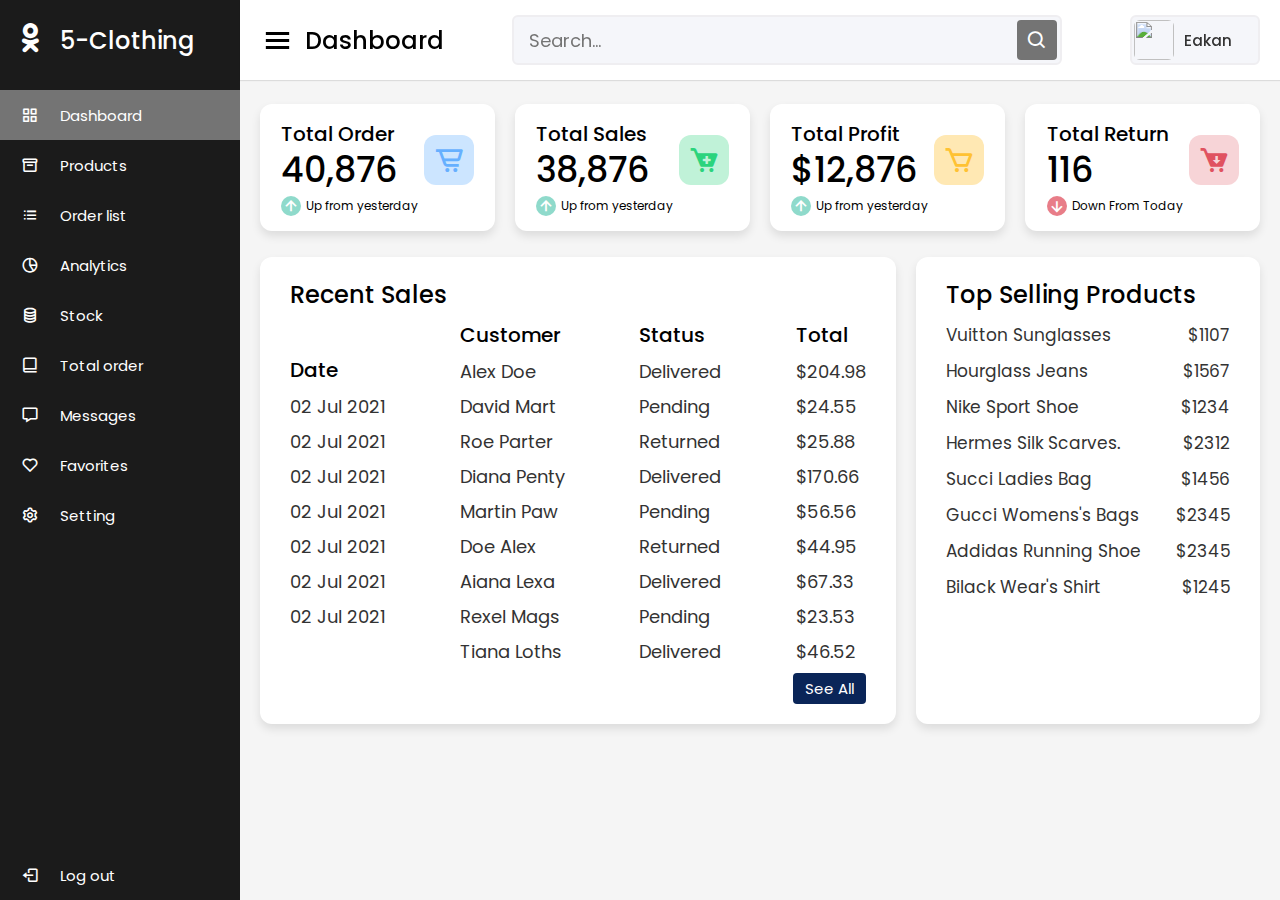
==== Prototype/admin.html @ fec65a4a "update prototype" ====
<!DOCTYPE html>
<html lang="en" dir="ltr">
  <head>
    <link rel="icon" type="image/png" href="../assets/favicon.png"/>
    <title>Admin Dashboard</title>
    <meta charset="UTF-8">
    <link rel="stylesheet" href="style_admin.css">
    <!-- Boxicons CDN Link -->
    <link href='https://unpkg.com/boxicons@2.0.7/css/boxicons.min.css' rel='stylesheet'>
     <meta name="viewport" content="width=device-width, initial-scale=1.0">
   </head>
<body>
  <div class="sidebar">
    <div class="logo-details">
      <a href="#">      
        <i class='bx bxl-ok-ru'></i>
      </a>
      <span class="logo_name">5-Clothing</span>
    </div>
      <ul class="nav-links">
        <li>
          <a href="#" class="active">
            <i class='bx bx-grid-alt' ></i>
            <span class="links_name">Dashboard</span>
          </a>
        </li>
        <li>
          <a href="#">
            <i class='bx bx-box' ></i>
            <span class="links_name">Products</span>
          </a>
        </li>
        <li>
          <a href="#">
            <i class='bx bx-list-ul' ></i>
            <span class="links_name">Order list</span>
          </a>
        </li>
        <li>
          <a href="#">
            <i class='bx bx-pie-chart-alt-2' ></i>
            <span class="links_name">Analytics</span>
          </a>
        </li>
        <li>
          <a href="#">
            <i class='bx bx-coin-stack' ></i>
            <span class="links_name">Stock</span>
          </a>
        </li>
        <li>
          <a href="#">
            <i class='bx bx-book-alt' ></i>
            <span class="links_name">Total order</span>
          </a>
        </li>
        <!-- <li>
          <a href="#">
            <i class='bx bx-user' ></i>
            <span class="links_name">Team</span>
          </a>
        </li> -->
        <li>
          <a href="#">
            <i class='bx bx-message' ></i>
            <span class="links_name">Messages</span>
          </a>
        </li>
        <li>
          <a href="#">
            <i class='bx bx-heart' ></i>
            <span class="links_name">Favorites</span>
          </a>
        </li>
        <li>
          <a href="#">
            <i class='bx bx-cog' ></i>
            <span class="links_name">Setting</span>
          </a>
        </li>
        <li class="log_out">
          <a href="#">
            <i class='bx bx-log-out'></i>
            <span class="links_name">Log out</span>
          </a>
        </li>
      </ul>
  </div>
  <section class="home-section">
    <nav>
      <div class="sidebar-button">
        <i class='bx bx-menu sidebarBtn'></i>
        <span class="dashboard">Dashboard</span>
      </div>
      <div class="search-box">
        <input type="text" placeholder="Search...">
        <i class='bx bx-search' ></i>
      </div>
      <div class="profile-details">
        <img src="../assets/admin_profile.jpg" alt="">
        <span class="admin_name">Eakan</span>
        <!-- <i class='bx bx-chevron-down' ></i> -->
      </div>
    </nav>

    <div class="home-content">
      <div class="overview-boxes">
        <div class="box">
          <div class="right-side">
            <div class="box-topic">Total Order</div>
            <div class="number">40,876</div>
            <div class="indicator">
              <i class='bx bx-up-arrow-alt'></i>
              <span class="text">Up from yesterday</span>
            </div>
          </div>
          <i class='bx bx-cart-alt cart'></i>
        </div>
        <div class="box">
          <div class="right-side">
            <div class="box-topic">Total Sales</div>
            <div class="number">38,876</div>
            <div class="indicator">
              <i class='bx bx-up-arrow-alt'></i>
              <span class="text">Up from yesterday</span>
            </div>
          </div>
          <i class='bx bxs-cart-add cart two' ></i>
        </div>
        <div class="box">
          <div class="right-side">
            <div class="box-topic">Total Profit</div>
            <div class="number">$12,876</div>
            <div class="indicator">
              <i class='bx bx-up-arrow-alt'></i>
              <span class="text">Up from yesterday</span>
            </div>
          </div>
          <i class='bx bx-cart cart three' ></i>
        </div>
        <div class="box">
          <div class="right-side">
            <div class="box-topic">Total Return</div>
            <div class="number">116</div>
            <div class="indicator">
              <i class='bx bx-down-arrow-alt down'></i>
              <span class="text">Down From Today</span>
            </div>
          </div>
          <i class='bx bxs-cart-download cart four' ></i>
        </div>
      </div>

      <div class="sales-boxes">
        <div class="recent-sales box">
          <div class="title">Recent Sales</div>
          <div class="sales-details">
            <ul class="details">
              <li class="topic">Date</li>
              <li><a href="#">02 Jul 2021</a></li>
              <li><a href="#">02 Jul 2021</a></li>
              <li><a href="#">02 Jul 2021</a></li>
              <li><a href="#">02 Jul 2021</a></li>
              <li><a href="#">02 Jul 2021</a></li>
              <li><a href="#">02 Jul 2021</a></li>
              <li><a href="#">02 Jul 2021</a></li>
            </ul>
            <ul class="details">
            <li class="topic">Customer</li>
            <li><a href="#">Alex Doe</a></li>
            <li><a href="#">David Mart</a></li>
            <li><a href="#">Roe Parter</a></li>
            <li><a href="#">Diana Penty</a></li>
            <li><a href="#">Martin Paw</a></li>
            <li><a href="#">Doe Alex</a></li>
            <li><a href="#">Aiana Lexa</a></li>
            <li><a href="#">Rexel Mags</a></li>
             <li><a href="#">Tiana Loths</a></li>
          </ul>
          <ul class="details">
            <li class="topic">Status</li>
            <li><a href="#">Delivered</a></li>
            <li><a href="#">Pending</a></li>
            <li><a href="#">Returned</a></li>
            <li><a href="#">Delivered</a></li>
            <li><a href="#">Pending</a></li>
            <li><a href="#">Returned</a></li>
            <li><a href="#">Delivered</a></li>
             <li><a href="#">Pending</a></li>
            <li><a href="#">Delivered</a></li>
          </ul>
          <ul class="details">
            <li class="topic">Total</li>
            <li><a href="#">$204.98</a></li>
            <li><a href="#">$24.55</a></li>
            <li><a href="#">$25.88</a></li>
            <li><a href="#">$170.66</a></li>
            <li><a href="#">$56.56</a></li>
            <li><a href="#">$44.95</a></li>
            <li><a href="#">$67.33</a></li>
             <li><a href="#">$23.53</a></li>
             <li><a href="#">$46.52</a></li>
          </ul>
          </div>
          <div class="button">
            <a href="#">See All</a>
          </div>
        </div>
        <div class="top-sales box">
          <div class="title">Top Selling Products</div>
          <ul class="top-sales-details">
            <li>
            <a href="#">
              <!--<img src="images/sunglasses.jpg" alt="">-->
              <span class="product">Vuitton Sunglasses</span>
            </a>
            <span class="price">$1107</span>
          </li>
          <li>
            <a href="#">
               <!--<img src="images/jeans.jpg" alt="">-->
              <span class="product">Hourglass Jeans </span>
            </a>
            <span class="price">$1567</span>
          </li>
          <li>
            <a href="#">
             <!-- <img src="images/nike.jpg" alt="">-->
              <span class="product">Nike Sport Shoe</span>
            </a>
            <span class="price">$1234</span>
          </li>
          <li>
            <a href="#">
              <!--<img src="images/scarves.jpg" alt="">-->
              <span class="product">Hermes Silk Scarves.</span>
            </a>
            <span class="price">$2312</span>
          </li>
          <li>
            <a href="#">
              <!--<img src="images/blueBag.jpg" alt="">-->
              <span class="product">Succi Ladies Bag</span>
            </a>
            <span class="price">$1456</span>
          </li>
          <li>
            <a href="#">
              <!--<img src="images/bag.jpg" alt="">-->
              <span class="product">Gucci Womens's Bags</span>
            </a>
            <span class="price">$2345</span>
          <li>
            <a href="#">
              <!--<img src="images/addidas.jpg" alt="">-->
              <span class="product">Addidas Running Shoe</span>
            </a>
            <span class="price">$2345</span>
          </li>
<li>
            <a href="#">
             <!--<img src="images/shirt.jpg" alt="">-->
              <span class="product">Bilack Wear's Shirt</span>
            </a>
            <span class="price">$1245</span>
          </li>
          </ul>
        </div>
      </div>
    </div>
  </section>

  <script>
   let sidebar = document.querySelector(".sidebar");
let sidebarBtn = document.querySelector(".sidebarBtn");
sidebarBtn.onclick = function() {
  sidebar.classList.toggle("active");
  if(sidebar.classList.contains("active")){
  sidebarBtn.classList.replace("bx-menu" ,"bx-menu-alt-right");
}else
  sidebarBtn.classList.replace("bx-menu-alt-right", "bx-menu");
}
 </script>

</body>
</html>
---- Prototype/style_admin.css ----
/* Googlefont Poppins CDN Link */
@import url('https://fonts.googleapis.com/css2?family=Poppins:wght@200;300;400;500;600;700&display=swap');
*{
  margin: 0;
  padding: 0;
  box-sizing: border-box;
  font-family: 'Poppins', sans-serif;
}
.sidebar{
  position: fixed;
  height: 100%;
  width: 240px;
  background: #1b1b1b;
  transition: all 0.5s ease;
}
.sidebar.active{
  width: 60px;
}
.sidebar .logo-details{
  height: 80px;
  display: flex;
  align-items: center;
}
.sidebar .logo-details i{
  font-size: 35px;
  font-weight: 500;
  color: #fff;
  min-width: 60px;
  text-align: center
}
.sidebar .logo-details .logo_name{
  color: #fff;
  font-size: 24px;
  font-weight: 500;
}
.sidebar .nav-links{
  margin-top: 10px;
}
.sidebar .nav-links li{
  position: relative;
  list-style: none;
  height: 50px;
}
.sidebar .nav-links li a{
  height: 100%;
  width: 100%;
  display: flex;
  align-items: center;
  text-decoration: none;
  transition: all 0.4s ease;
}
.sidebar .nav-links li a.active{
  background: #747474;
}
.sidebar .nav-links li a:hover{
  background: #747474;
}
.sidebar .nav-links li i{
  min-width: 60px;
  text-align: center;
  font-size: 18px;
  color: #fff;
}
.sidebar .nav-links li a .links_name{
  color: #fff;
  font-size: 15px;
  font-weight: 400;
  white-space: nowrap;
}
.sidebar .nav-links .log_out{
  position: absolute;
  bottom: 0;
  width: 100%;
}
.home-section{
  position: relative;
  background: #f5f5f5;
  min-height: 100vh;
  width: calc(100% - 240px);
  left: 240px;
  transition: all 0.5s ease;
}
.sidebar.active ~ .home-section{
  width: calc(100% - 60px);
  left: 60px;
}
.home-section nav{
  display: flex;
  justify-content: space-between;
  height: 80px;
  background: #fff;
  display: flex;
  align-items: center;
  position: fixed;
  width: calc(100% - 240px);
  left: 240px;
  z-index: 100;
  padding: 0 20px;
  box-shadow: 0 1px 1px rgba(0, 0, 0, 0.1);
  transition: all 0.5s ease;
}
.sidebar.active ~ .home-section nav{
  left: 60px;
  width: calc(100% - 60px);
}
.home-section nav .sidebar-button{
  display: flex;
  align-items: center;
  font-size: 24px;
  font-weight: 500;
}
nav .sidebar-button i{
  font-size: 35px;
  margin-right: 10px;
}
.home-section nav .search-box{
  position: relative;
  height: 50px;
  max-width: 550px;
  width: 100%;
  margin: 0 20px;
}
nav .search-box input{
  height: 100%;
  width: 100%;
  outline: none;
  background: #F5F6FA;
  border: 2px solid #EFEEF1;
  border-radius: 6px;
  font-size: 18px;
  padding: 0 15px;
}
nav .search-box .bx-search{
  position: absolute;
  height: 40px;
  width: 40px;
  background: #747474;
  right: 5px;
  top: 50%;
  transform: translateY(-50%);
  border-radius: 4px;
  line-height: 40px;
  text-align: center;
  color: #fff;
  font-size: 22px;
  transition: all 0.4 ease;
}
.home-section nav .profile-details{
  display: flex;
  align-items: center;
  background: #F5F6FA;
  border: 2px solid #EFEEF1;
  border-radius: 6px;
  height: 50px;
  min-width: 130px;
  padding: 0 15px 0 2px;
}
nav .profile-details img{
  height: 40px;
  width: 40px;
  border-radius: 6px;
  object-fit: cover;
}
nav .profile-details .admin_name{
  font-size: 15px;
  font-weight: 500;
  color: #333;
  margin: 0 10px;
  white-space: nowrap;
}
nav .profile-details i{
  font-size: 25px;
  color: #333;
}
.home-section .home-content{
  position: relative;
  padding-top: 104px;
}
.home-content .overview-boxes{
  display: flex;
  align-items: center;
  justify-content: space-between;
  flex-wrap: wrap;
  padding: 0 20px;
  margin-bottom: 26px;
}
.overview-boxes .box{
  display: flex;
  align-items: center;
  justify-content: center;
  width: calc(100% / 4 - 15px);
  background: #fff;
  padding: 15px 14px;
  border-radius: 12px;
  box-shadow: 0 5px 10px rgba(0,0,0,0.1);
}
.overview-boxes .box-topic{
  font-size: 20px;
  font-weight: 500;
}
.home-content .box .number{
  display: inline-block;
  font-size: 35px;
  margin-top: -6px;
  font-weight: 500;
}
.home-content .box .indicator{
  display: flex;
  align-items: center;
}
.home-content .box .indicator i{
  height: 20px;
  width: 20px;
  background: #8FDACB;
  line-height: 20px;
  text-align: center;
  border-radius: 50%;
  color: #fff;
  font-size: 20px;
  margin-right: 5px;
}
.box .indicator i.down{
  background: #e87d88;
}
.home-content .box .indicator .text{
  font-size: 12px;
}
.home-content .box .cart{
  display: inline-block;
  font-size: 32px;
  height: 50px;
  width: 50px;
  background: #cce5ff;
  line-height: 50px;
  text-align: center;
  color: #66b0ff;
  border-radius: 12px;
  margin: -15px 0 0 6px;
}
.home-content .box .cart.two{
   color: #2BD47D;
   background: #C0F2D8;
 }
.home-content .box .cart.three{
   color: #ffc233;
   background: #ffe8b3;
 }
.home-content .box .cart.four{
   color: #e05260;
   background: #f7d4d7;
 }
.home-content .total-order{
  font-size: 20px;
  font-weight: 500;
}
.home-content .sales-boxes{
  display: flex;
  justify-content: space-between;
  /* padding: 0 20px; */
}

/* left box */
.home-content .sales-boxes .recent-sales{
  width: 65%;
  background: #fff;
  padding: 20px 30px;
  margin: 0 20px;
  border-radius: 12px;
  box-shadow: 0 5px 10px rgba(0, 0, 0, 0.1);
}
.home-content .sales-boxes .sales-details{
  display: flex;
  align-items: center;
  justify-content: space-between;
}
.sales-boxes .box .title{
  font-size: 24px;
  font-weight: 500;
  /* margin-bottom: 10px; */
}
.sales-boxes .sales-details li.topic{
  font-size: 20px;
  font-weight: 500;
}
.sales-boxes .sales-details li{
  list-style: none;
  margin: 8px 0;
}
.sales-boxes .sales-details li a{
  font-size: 18px;
  color: #333;
  font-size: 400;
  text-decoration: none;
}
.sales-boxes .box .button{
  width: 100%;
  display: flex;
  justify-content: flex-end;
}
.sales-boxes .box .button a{
  color: #fff;
  background: #0A2558;
  padding: 4px 12px;
  font-size: 15px;
  font-weight: 400;
  border-radius: 4px;
  text-decoration: none;
  transition: all 0.3s ease;
}
.sales-boxes .box .button a:hover{
  background:  #0d3073;
}

/* Right box */
.home-content .sales-boxes .top-sales{
  width: 35%;
  background: #fff;
  padding: 20px 30px;
  margin: 0 20px 0 0;
  border-radius: 12px;
  box-shadow: 0 5px 10px rgba(0, 0, 0, 0.1);
}
.sales-boxes .top-sales li{
  display: flex;
  align-items: center;
  justify-content: space-between;
  margin: 10px 0;
}
.sales-boxes .top-sales li a img{
  height: 40px;
  width: 40px;
  object-fit: cover;
  border-radius: 12px;
  margin-right: 10px;
  background: #333;
}
.sales-boxes .top-sales li a{
  display: flex;
  align-items: center;
  text-decoration: none;
}
.sales-boxes .top-sales li .product,
.price{
  font-size: 17px;
  font-weight: 400;
  color: #333;
}
/* Responsive Media Query */
@media (max-width: 1240px) {
  .sidebar{
    width: 60px;
  }
  .sidebar.active{
    width: 220px;
  }
  .home-section{
    width: calc(100% - 60px);
    left: 60px;
  }
  .sidebar.active ~ .home-section{
    /* width: calc(100% - 220px); */
    overflow: hidden;
    left: 220px;
  }
  .home-section nav{
    width: calc(100% - 60px);
    left: 60px;
  }
  .sidebar.active ~ .home-section nav{
    width: calc(100% - 220px);
    left: 220px;
  }
}
@media (max-width: 1150px) {
  .home-content .sales-boxes{
    flex-direction: column;
  }
  .home-content .sales-boxes .box{
    width: 100%;
    overflow-x: scroll;
    margin-bottom: 30px;
  }
  .home-content .sales-boxes .top-sales{
    margin: 0;
  }
}
@media (max-width: 1000px) {
  .overview-boxes .box{
    width: calc(100% / 2 - 15px);
    margin-bottom: 15px;
  }
}
@media (max-width: 700px) {
  nav .sidebar-button .dashboard,
  nav .profile-details .admin_name,
  nav .profile-details i{
    display: none;
  }
  .home-section nav .profile-details{
    height: 50px;
    min-width: 40px;
  }
  .home-content .sales-boxes .sales-details{
    width: 560px;
  }
}
@media (max-width: 550px) {
  .overview-boxes .box{
    width: 100%;
    margin-bottom: 15px;
  }
  .sidebar.active ~ .home-section nav .profile-details{
    display: none;
  }
}
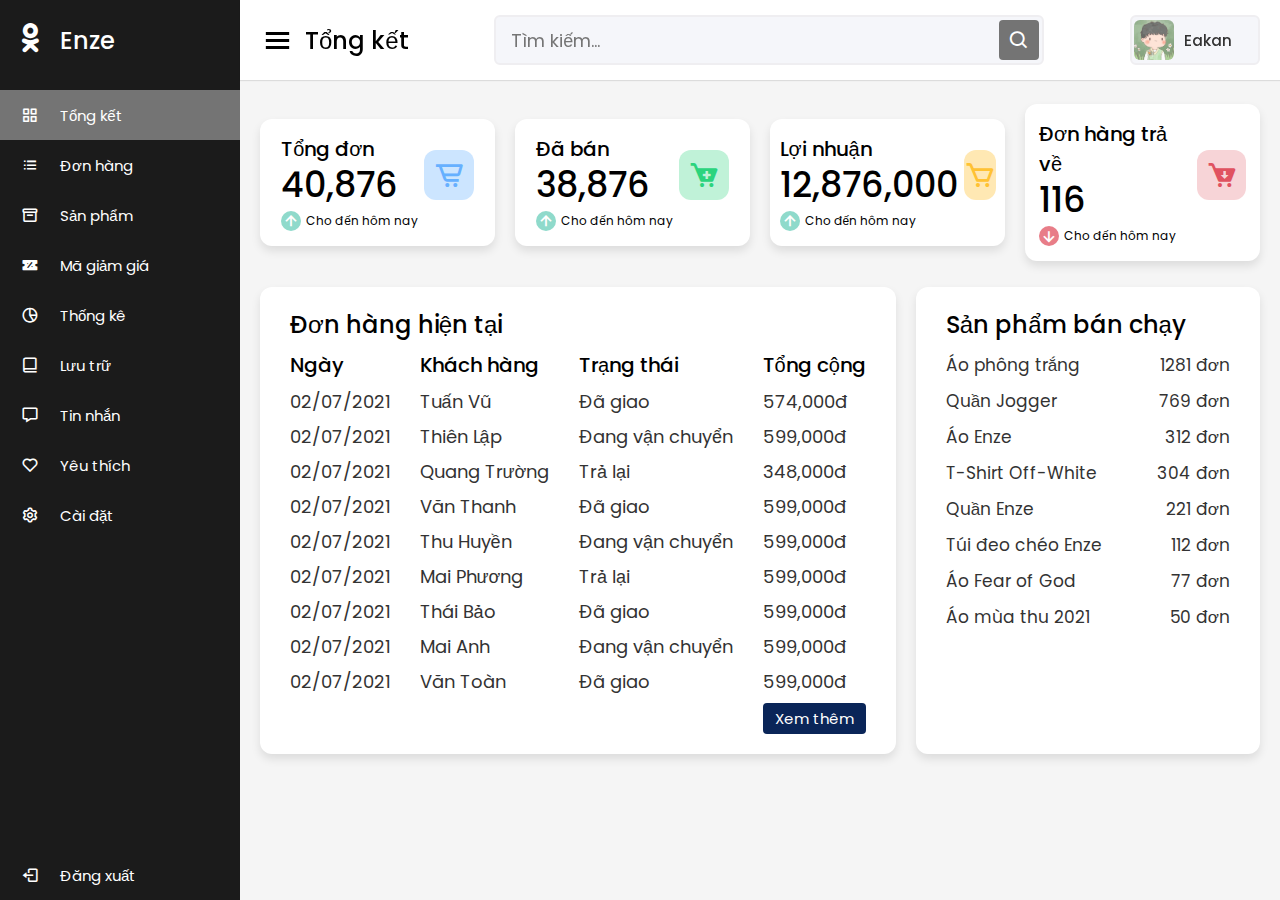
==== commit bcd5e8c9: "Update Vietnamese Prototype" ====
--- a/Prototype/admin.html
+++ b/Prototype/admin.html
@@ -1,8 +1,8 @@
 <!DOCTYPE html>
 <html lang="en" dir="ltr">
   <head>
-    <link rel="icon" type="image/png" href="../assets/favicon.png"/>
-    <title>Admin Dashboard</title>
+    <link rel="icon" type="image/png" href="./assets/favicon.png"/>
+    <title>Quản lý</title>
     <meta charset="UTF-8">
     <link rel="stylesheet" href="style_admin.css">
     <!-- Boxicons CDN Link -->
@@ -15,43 +15,43 @@
       <a href="#">      
         <i class='bx bxl-ok-ru'></i>
       </a>
-      <span class="logo_name">5-Clothing</span>
+      <span class="logo_name">Enze</span>
     </div>
       <ul class="nav-links">
         <li>
           <a href="#" class="active">
             <i class='bx bx-grid-alt' ></i>
-            <span class="links_name">Dashboard</span>
+            <span class="links_name">Tổng kết</span>
+          </a>
+        </li>
+        <li>
+          <a href="#">
+            <i class='bx bx-list-ul' ></i>
+            <span class="links_name">Đơn hàng</span>
           </a>
         </li>
         <li>
           <a href="#">
             <i class='bx bx-box' ></i>
-            <span class="links_name">Products</span>
-          </a>
-        </li>
-        <li>
-          <a href="#">
-            <i class='bx bx-list-ul' ></i>
-            <span class="links_name">Order list</span>
+            <span class="links_name">Sản phẩm</span>
+          </a>
+        </li>
+         <li>
+          <a href="#">
+            <i class='bx bxs-discount'></i> 
+            <span class="links_name">Mã giảm giá</span>
           </a>
         </li>
         <li>
           <a href="#">
             <i class='bx bx-pie-chart-alt-2' ></i>
-            <span class="links_name">Analytics</span>
-          </a>
-        </li>
-        <li>
-          <a href="#">
-            <i class='bx bx-coin-stack' ></i>
-            <span class="links_name">Stock</span>
+            <span class="links_name">Thống kê</span>
           </a>
         </li>
         <li>
           <a href="#">
             <i class='bx bx-book-alt' ></i>
-            <span class="links_name">Total order</span>
+            <span class="links_name">Lưu trữ</span>
           </a>
         </li>
         <!-- <li>
@@ -63,25 +63,25 @@
         <li>
           <a href="#">
             <i class='bx bx-message' ></i>
-            <span class="links_name">Messages</span>
+            <span class="links_name">Tin nhắn</span>
           </a>
         </li>
         <li>
           <a href="#">
             <i class='bx bx-heart' ></i>
-            <span class="links_name">Favorites</span>
+            <span class="links_name">Yêu thích</span>
           </a>
         </li>
         <li>
           <a href="#">
             <i class='bx bx-cog' ></i>
-            <span class="links_name">Setting</span>
+            <span class="links_name">Cài đặt</span>
           </a>
         </li>
         <li class="log_out">
           <a href="#">
             <i class='bx bx-log-out'></i>
-            <span class="links_name">Log out</span>
+            <span class="links_name">Đăng xuất</span>
           </a>
         </li>
       </ul>
@@ -90,14 +90,14 @@
     <nav>
       <div class="sidebar-button">
         <i class='bx bx-menu sidebarBtn'></i>
-        <span class="dashboard">Dashboard</span>
+        <span class="dashboard">Tổng kết</span>
       </div>
       <div class="search-box">
-        <input type="text" placeholder="Search...">
+        <input type="text" placeholder="Tìm kiếm...">
         <i class='bx bx-search' ></i>
       </div>
       <div class="profile-details">
-        <img src="../assets/admin_profile.jpg" alt="">
+        <img src="./assets/admin_profile.jpg" alt="">
         <span class="admin_name">Eakan</span>
         <!-- <i class='bx bx-chevron-down' ></i> -->
       </div>
@@ -107,44 +107,44 @@
       <div class="overview-boxes">
         <div class="box">
           <div class="right-side">
-            <div class="box-topic">Total Order</div>
+            <div class="box-topic">Tổng đơn</div>
             <div class="number">40,876</div>
             <div class="indicator">
               <i class='bx bx-up-arrow-alt'></i>
-              <span class="text">Up from yesterday</span>
+              <span class="text">Cho đến hôm nay</span>
             </div>
           </div>
           <i class='bx bx-cart-alt cart'></i>
         </div>
         <div class="box">
           <div class="right-side">
-            <div class="box-topic">Total Sales</div>
+            <div class="box-topic">Đã bán</div>
             <div class="number">38,876</div>
             <div class="indicator">
               <i class='bx bx-up-arrow-alt'></i>
-              <span class="text">Up from yesterday</span>
+              <span class="text">Cho đến hôm nay</span>
             </div>
           </div>
           <i class='bx bxs-cart-add cart two' ></i>
         </div>
         <div class="box">
           <div class="right-side">
-            <div class="box-topic">Total Profit</div>
-            <div class="number">$12,876</div>
+            <div class="box-topic">Lợi nhuận</div>
+            <div class="number">12,876,000</div>
             <div class="indicator">
               <i class='bx bx-up-arrow-alt'></i>
-              <span class="text">Up from yesterday</span>
+              <span class="text">Cho đến hôm nay</span>
             </div>
           </div>
           <i class='bx bx-cart cart three' ></i>
         </div>
         <div class="box">
           <div class="right-side">
-            <div class="box-topic">Total Return</div>
+            <div class="box-topic">Đơn hàng trả về</div>
             <div class="number">116</div>
             <div class="indicator">
               <i class='bx bx-down-arrow-alt down'></i>
-              <span class="text">Down From Today</span>
+              <span class="text">Cho đến hôm nay</span>
             </div>
           </div>
           <i class='bx bxs-cart-download cart four' ></i>
@@ -153,116 +153,118 @@
 
       <div class="sales-boxes">
         <div class="recent-sales box">
-          <div class="title">Recent Sales</div>
+          <div class="title">Đơn hàng hiện tại</div>
           <div class="sales-details">
             <ul class="details">
-              <li class="topic">Date</li>
-              <li><a href="#">02 Jul 2021</a></li>
-              <li><a href="#">02 Jul 2021</a></li>
-              <li><a href="#">02 Jul 2021</a></li>
-              <li><a href="#">02 Jul 2021</a></li>
-              <li><a href="#">02 Jul 2021</a></li>
-              <li><a href="#">02 Jul 2021</a></li>
-              <li><a href="#">02 Jul 2021</a></li>
+              <li class="topic">Ngày</li>
+              <li><a href="#">02/07/2021</a></li>
+              <li><a href="#">02/07/2021</a></li>
+              <li><a href="#">02/07/2021</a></li>
+              <li><a href="#">02/07/2021</a></li>
+              <li><a href="#">02/07/2021</a></li>
+              <li><a href="#">02/07/2021</a></li>
+              <li><a href="#">02/07/2021</a></li>
+              <li><a href="#">02/07/2021</a></li>
+              <li><a href="#">02/07/2021</a></li>
             </ul>
             <ul class="details">
-            <li class="topic">Customer</li>
-            <li><a href="#">Alex Doe</a></li>
-            <li><a href="#">David Mart</a></li>
-            <li><a href="#">Roe Parter</a></li>
-            <li><a href="#">Diana Penty</a></li>
-            <li><a href="#">Martin Paw</a></li>
-            <li><a href="#">Doe Alex</a></li>
-            <li><a href="#">Aiana Lexa</a></li>
-            <li><a href="#">Rexel Mags</a></li>
-             <li><a href="#">Tiana Loths</a></li>
+            <li class="topic">Khách hàng</li>
+            <li><a href="#">Tuấn Vũ</a></li>
+            <li><a href="#">Thiên Lập</a></li>
+            <li><a href="#">Quang Trường</a></li>
+            <li><a href="#">Văn Thanh</a></li>
+            <li><a href="#">Thu Huyền</a></li>
+            <li><a href="#">Mai Phương</a></li>
+            <li><a href="#">Thái Bảo</a></li>
+            <li><a href="#">Mai Anh</a></li>
+             <li><a href="#">Văn Toàn</a></li>
           </ul>
           <ul class="details">
-            <li class="topic">Status</li>
-            <li><a href="#">Delivered</a></li>
-            <li><a href="#">Pending</a></li>
-            <li><a href="#">Returned</a></li>
-            <li><a href="#">Delivered</a></li>
-            <li><a href="#">Pending</a></li>
-            <li><a href="#">Returned</a></li>
-            <li><a href="#">Delivered</a></li>
-             <li><a href="#">Pending</a></li>
-            <li><a href="#">Delivered</a></li>
+            <li class="topic">Trạng thái</li>
+            <li><a href="#">Đã giao</a></li>
+            <li><a href="#">Đang vận chuyển</a></li>
+            <li><a href="#">Trả lại</a></li>
+            <li><a href="#">Đã giao</a></li>
+            <li><a href="#">Đang vận chuyển</a></li>
+            <li><a href="#">Trả lại</a></li>
+            <li><a href="#">Đã giao</a></li>
+             <li><a href="#">Đang vận chuyển</a></li>
+            <li><a href="#">Đã giao</a></li>
           </ul>
           <ul class="details">
-            <li class="topic">Total</li>
-            <li><a href="#">$204.98</a></li>
-            <li><a href="#">$24.55</a></li>
-            <li><a href="#">$25.88</a></li>
-            <li><a href="#">$170.66</a></li>
-            <li><a href="#">$56.56</a></li>
-            <li><a href="#">$44.95</a></li>
-            <li><a href="#">$67.33</a></li>
-             <li><a href="#">$23.53</a></li>
-             <li><a href="#">$46.52</a></li>
+            <li class="topic">Tổng cộng</li>
+            <li><a href="#">574,000đ</a></li>
+            <li><a href="#">599,000đ</a></li>
+            <li><a href="#">348,000đ</a></li>
+            <li><a href="#">599,000đ</a></li>
+            <li><a href="#">599,000đ</a></li>
+            <li><a href="#">599,000đ</a></li>
+            <li><a href="#">599,000đ</a></li>
+             <li><a href="#">599,000đ</a></li>
+             <li><a href="#">599,000đ</a></li>
           </ul>
           </div>
           <div class="button">
-            <a href="#">See All</a>
+            <a href="#">Xem thêm</a>
           </div>
         </div>
         <div class="top-sales box">
-          <div class="title">Top Selling Products</div>
+          <div class="title">Sản phẩm bán chạy</div>
           <ul class="top-sales-details">
             <li>
             <a href="#">
               <!--<img src="images/sunglasses.jpg" alt="">-->
-              <span class="product">Vuitton Sunglasses</span>
-            </a>
-            <span class="price">$1107</span>
+              <span class="product">Áo phông trắng</span>
+            </a>
+            <span class="price">1281 đơn</span>
           </li>
           <li>
             <a href="#">
                <!--<img src="images/jeans.jpg" alt="">-->
-              <span class="product">Hourglass Jeans </span>
-            </a>
-            <span class="price">$1567</span>
+              <span class="product">Quần Jogger</span>
+            </a>
+            <span class="price">769 đơn</span>
           </li>
           <li>
             <a href="#">
              <!-- <img src="images/nike.jpg" alt="">-->
-              <span class="product">Nike Sport Shoe</span>
-            </a>
-            <span class="price">$1234</span>
+              <span class="product">Áo Enze</span>
+            </a>
+            <span class="price">312 đơn</span>
           </li>
           <li>
             <a href="#">
               <!--<img src="images/scarves.jpg" alt="">-->
-              <span class="product">Hermes Silk Scarves.</span>
-            </a>
-            <span class="price">$2312</span>
+              <span class="product">T-Shirt Off-White</span>
+            </a>
+            <span class="price">304 đơn</span>
           </li>
           <li>
             <a href="#">
               <!--<img src="images/blueBag.jpg" alt="">-->
-              <span class="product">Succi Ladies Bag</span>
-            </a>
-            <span class="price">$1456</span>
+              <span class="product">Quần Enze</span>
+            </a>
+            <span class="price">221 đơn</span>
           </li>
           <li>
             <a href="#">
               <!--<img src="images/bag.jpg" alt="">-->
-              <span class="product">Gucci Womens's Bags</span>
-            </a>
-            <span class="price">$2345</span>
+              <span class="product">Túi đeo chéo Enze</span>
+            </a>
+            <span class="price">112 đơn</span>
           <li>
             <a href="#">
               <!--<img src="images/addidas.jpg" alt="">-->
-              <span class="product">Addidas Running Shoe</span>
-            </a>
-            <span class="price">$2345</span>
-          </li>
-<li>
+              <span class="product">Áo Fear of God</span>
+            </a>
+            <span class="price">77 đơn</span>
+          </li>
+          <li>
             <a href="#">
              <!--<img src="images/shirt.jpg" alt="">-->
-              <span class="product">Bilack Wear's Shirt</span>
-            </a>
-            <span class="price">$1245</span>
+              <span class="product">Áo mùa thu 2021</span>
+            </a>
+            <span class="price">50 đơn</span>
           </li>
           </ul>
         </div>
